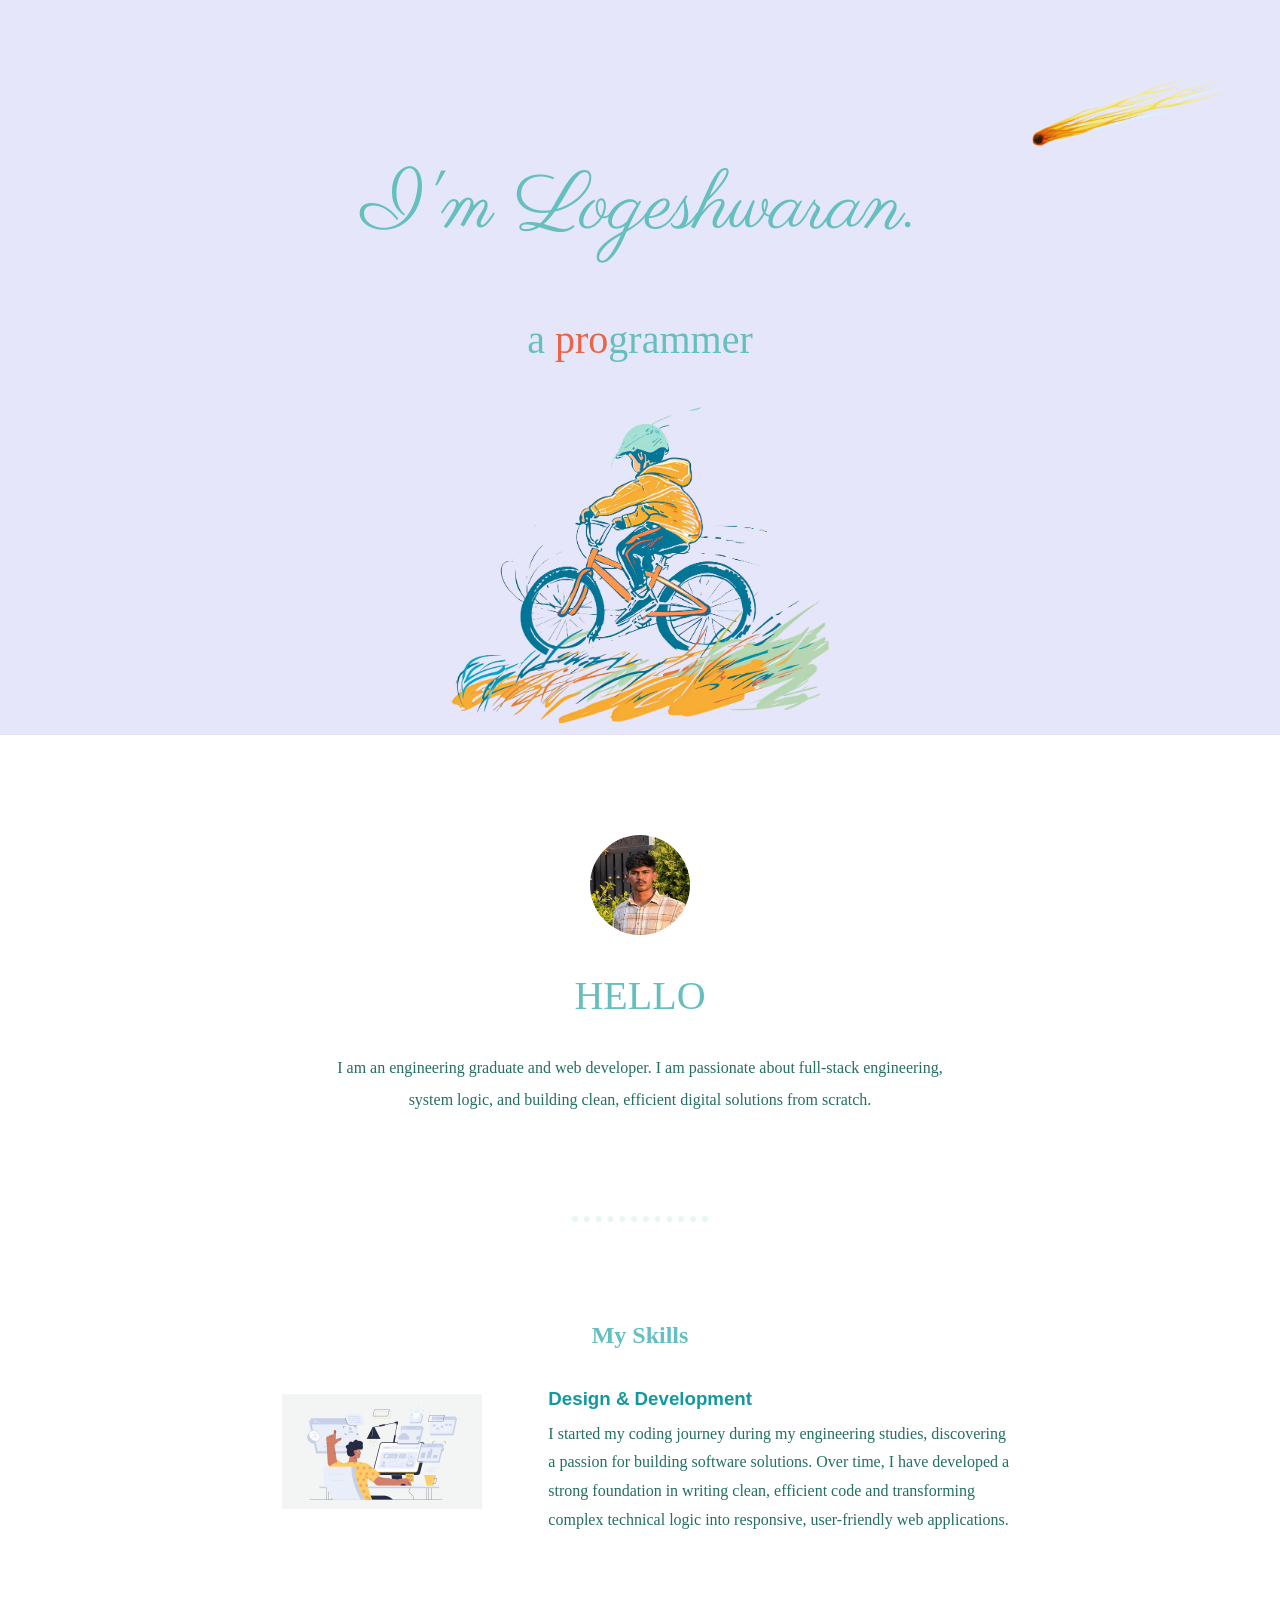
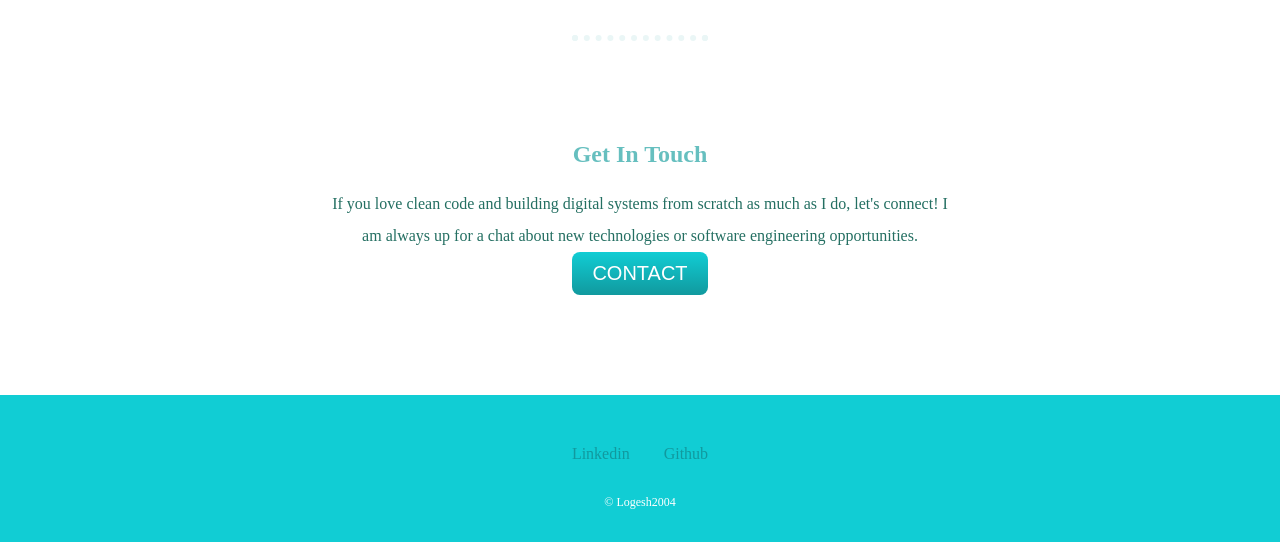
==== index.html @ d93ee2f9 "Initial commit of portfolio files" ====
<!DOCTYPE html>
<html lang="en">

<head>
    <meta charset="UTF-8">
    <meta name="viewport" content="width=device-width, initial-scale=1.0">
    <title>Logesh</title>
    <link rel="stylesheet" href="style.css">
    <link rel="preconnect" href="https://fonts.googleapis.com">
    <link rel="preconnect" href="https://fonts.gstatic.com" crossorigin>
    <link
        href="https://fonts.googleapis.com/css2?family=Bebas+Neue&family=Caveat:wght@400..700&family=Monsieur+La+Doulaise&family=Parisienne&display=swap"
        rel="stylesheet">
</head>

<body>

    <div class="Top-container">
        <img class="stars" src="./images/stars.png" alt="stars">
        <div class="title-text">
            <h1 class="header">I'm Logeshwaran.</h1>
            <h2 class="subheader">a <span class="pro">pro</span>grammer</h2>
        </div>
        <img class="bicycle" src="./images/bicycle.png" alt="bicycle">
    </div>

    <div class="mid-container">
        <img class="logesh" src="./images/logesh.jpeg" alt="logesh">
        <div>
            <h2 class="hello">HELLO</h2>
            <p class="intro">
                I am an engineering graduate and web developer. I am passionate about full-stack engineering, system
                logic, and building
                clean, efficient digital solutions from scratch.
            </p>
        </div>

        <hr />

        <div>
            <h2 class="skill">My Skills</h2>
            <div class="parent">
                <div class="skill-img">
                    <img src="./images/skills.gif" alt="skills-gif">
                </div>
                <div class="coding">
                    <h3>Design & Development</h3>
                    <p>
                        I started my coding journey during my engineering studies, discovering a passion for building
                        software solutions.
                        Over time, I have developed a strong foundation in writing clean, efficient code and
                        transforming complex technical
                        logic into responsive, user-friendly web applications.
                    </p>
                </div>
            </div>
            <hr />
        </div>
        <div class="contact">
            <h2 class="get">Get In Touch</h2>
            <p>
                If you love clean code and building digital systems from scratch as much as I do, let's connect! I am
                always
                up for
                a chat about new technologies or software engineering opportunities.
            </p>
            <a class="btn" href="./detailes/contact.html">CONTACT</a>
        </div>
    </div>






    <div class="bottom-container">
        <a class="link" href="https://www.linkedin.com/in/logesh-waran-s">Linkedin</a>
        <a class="link" href="https://github.com/logesh805608-wq">Github</a>
        <p class="copy-rights">© Logesh2004</p>
    </div>
</body>

</html>
---- style.css ----
body {
  padding: 0;
  margin: 0;
  text-align: center;
  font-family: "Merriweather", serif;
  color: #246f62;
  overflow-x: hidden;
}

.Top-container {
  background-color: lavender;
  position: relative;
  padding-top: 100px;
}

.title-text {
  color: #66bfbf;
}

.header {
  font-family: "Parisienne", cursive;
  font-weight: normal;
  font-style: normal;
  font-size: 5rem;
}

.subheader {
  font-family: "Cormorant Garamond", serif;
  font-size: 2.5rem;
  font-weight: 300;
  font-style: normal;
}

.pro {
  color: rgba(235, 69, 28, 0.811);
}

.stars {
  position: absolute;
  top: 10px;
  right: 50px;
  width: 200px;
}

.bicycle {
  display: block;
  margin: 0 auto;
  width: 400px;
}

.mid-container {
  padding: 100px 20px;
}

.logesh {
  width: 100px;
  height: 100px;
  border-radius: 100%;
}

.hello {
  color: #66bfbf;
  font-family: "Cormorant Garamond", serif;
  font-size: 2.5rem;
  font-weight: 300;
  font-style: normal;
}

.intro {
  width: 50%;
  margin: auto;
  line-height: 2;
}

hr {
  border: dotted #eaf6f6 6px;
  border-bottom: none;
  width: 10%;
  margin: 100px auto;
}

.parent {
  display: grid;
  grid-template-columns: 1fr 2fr;
  max-width: 750px;
  margin: 0 auto;
  gap: 50px;
  align-items: center;
}

.skill {
  color: #66bfbf;
}

.coding {
  text-align: left;
}

h3 {
  color: #11999e;
}

.coding h3 {
  font-family: "Montserrat", sans-serif;
  color: #11999e;
  margin-bottom: 10px;
}

.coding p {
  line-height: 1.8;
  margin: 0;
}

.skill-img img {
  width: 100%;
  max-width: 200px;
  height: auto;
  display: block;
  margin: 0 auto;
}

.get {
  color: #66bfbf;
}

.contact p {
  width: 50%;
  margin: auto;
  line-height: 2;
}

.btn {
  background-image: linear-gradient(to bottom, #11cdd4, #11999e);
  color: #ffffff;
  font-family: "Montserrat", sans-serif;
  font-size: 20px;
  text-decoration: none;
  display: inline-block;
  padding: 10px 20px;
  border-radius: 8px;
  transition: background-image 0.2s ease-in-out;
}

.btn:hover {
  background-image: linear-gradient(to bottom, #30e3cb, #2bc4ad);
}

.bottom-container {
  background-color: #11cdd4;
  padding: 50px 0px 20px;
}

.link {
  color: #11999e;
  text-decoration: none;
  display: inline-block;
  margin: 0 15px;
}

.link:hover {
  color: #eaf6f6;
}
.copy-rights {
  color: #ffffff;
  padding: 20px 0 0 0;
  font-size: 0.75rem;
}
@media (max-width: 768px) {
  .header {
    font-size: 2.8rem;
    word-wrap: break-word;
    padding: 0 10px;
  }

  .subheader {
    font-size: 1.8rem;
  }

  .stars {
    max-width: 120px;
    right: 20px;
  }

  .bicycle {
    display: block;
    margin: 0 auto;
    width: 100%;
    max-width: 400px;
    height: auto;
  }

  .parent {
    grid-template-columns: 1fr;
    gap: 30px;
    text-align: center;
  }

  .coding {
    text-align: center;
  }

  .contact {
    text-align: center;

    .intro,
    .contact p {
      width: 85%;
    }
  }
}
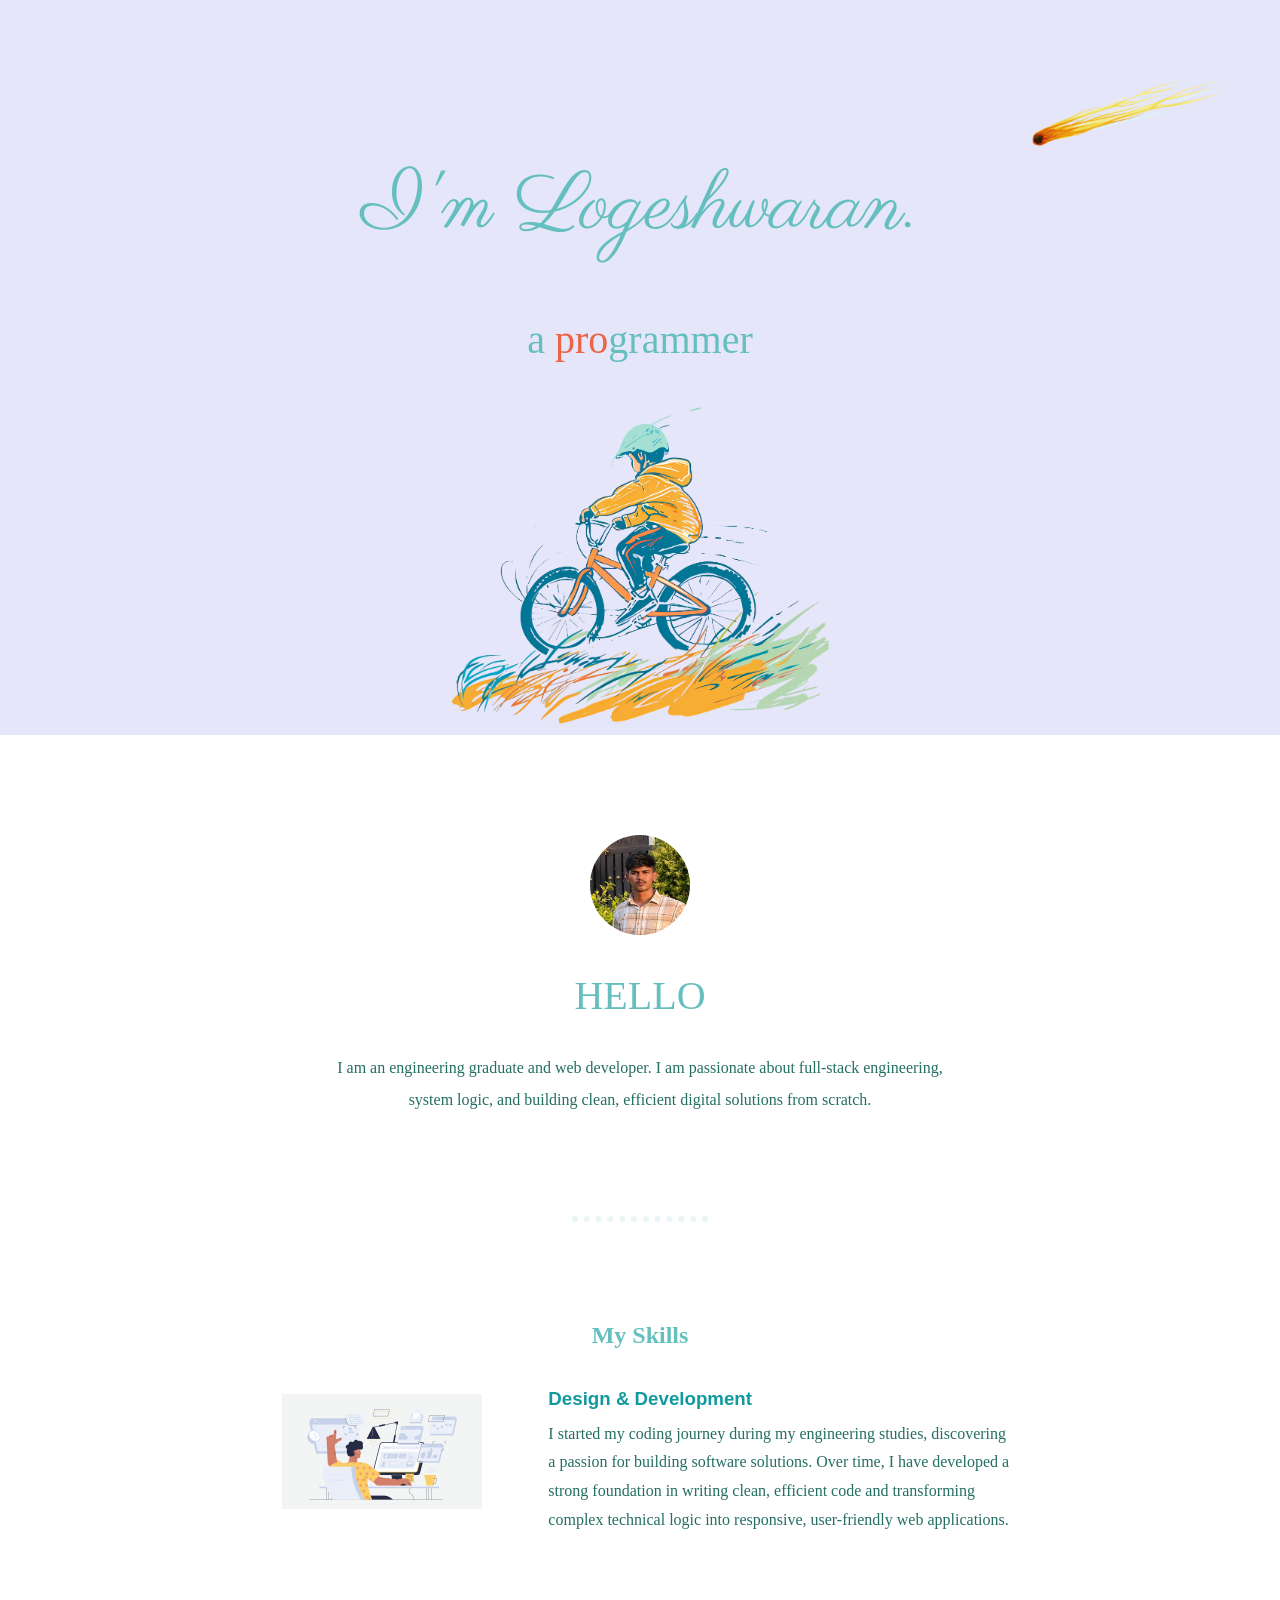
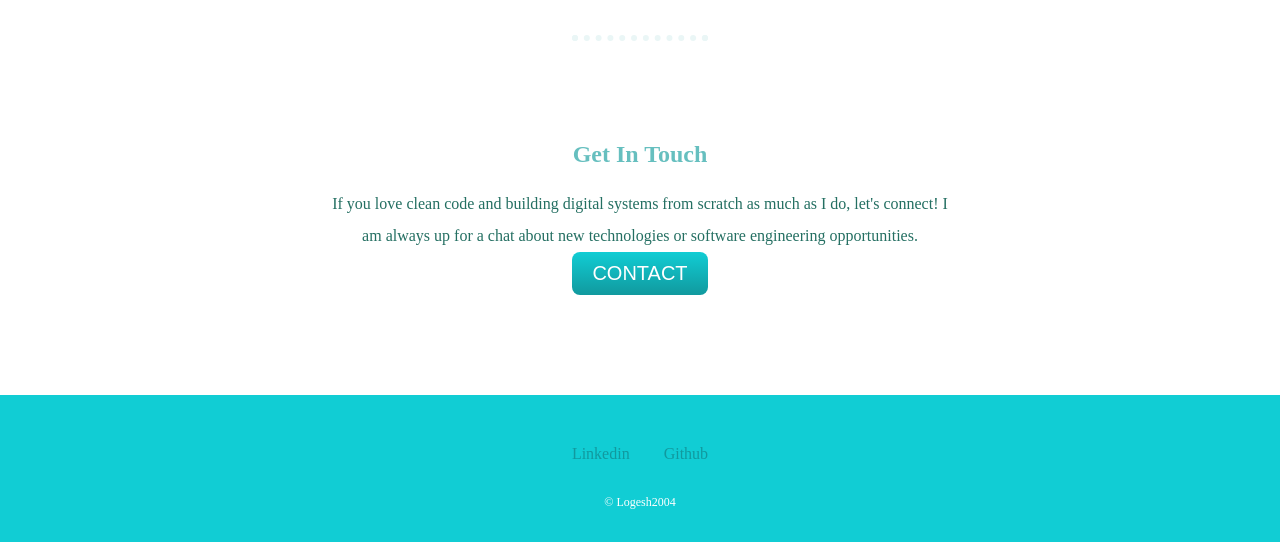
==== commit fe691ae8: "fix" ====
--- a/index.html
+++ b/index.html
@@ -60,18 +60,11 @@
             <h2 class="get">Get In Touch</h2>
             <p>
                 If you love clean code and building digital systems from scratch as much as I do, let's connect! I am
-                always
-                up for
-                a chat about new technologies or software engineering opportunities.
+                always up for a chat about new technologies or software engineering opportunities.
             </p>
             <a class="btn" href="./detailes/contact.html">CONTACT</a>
         </div>
     </div>
-
-
-
-
-
 
     <div class="bottom-container">
         <a class="link" href="https://www.linkedin.com/in/logesh-waran-s">Linkedin</a>
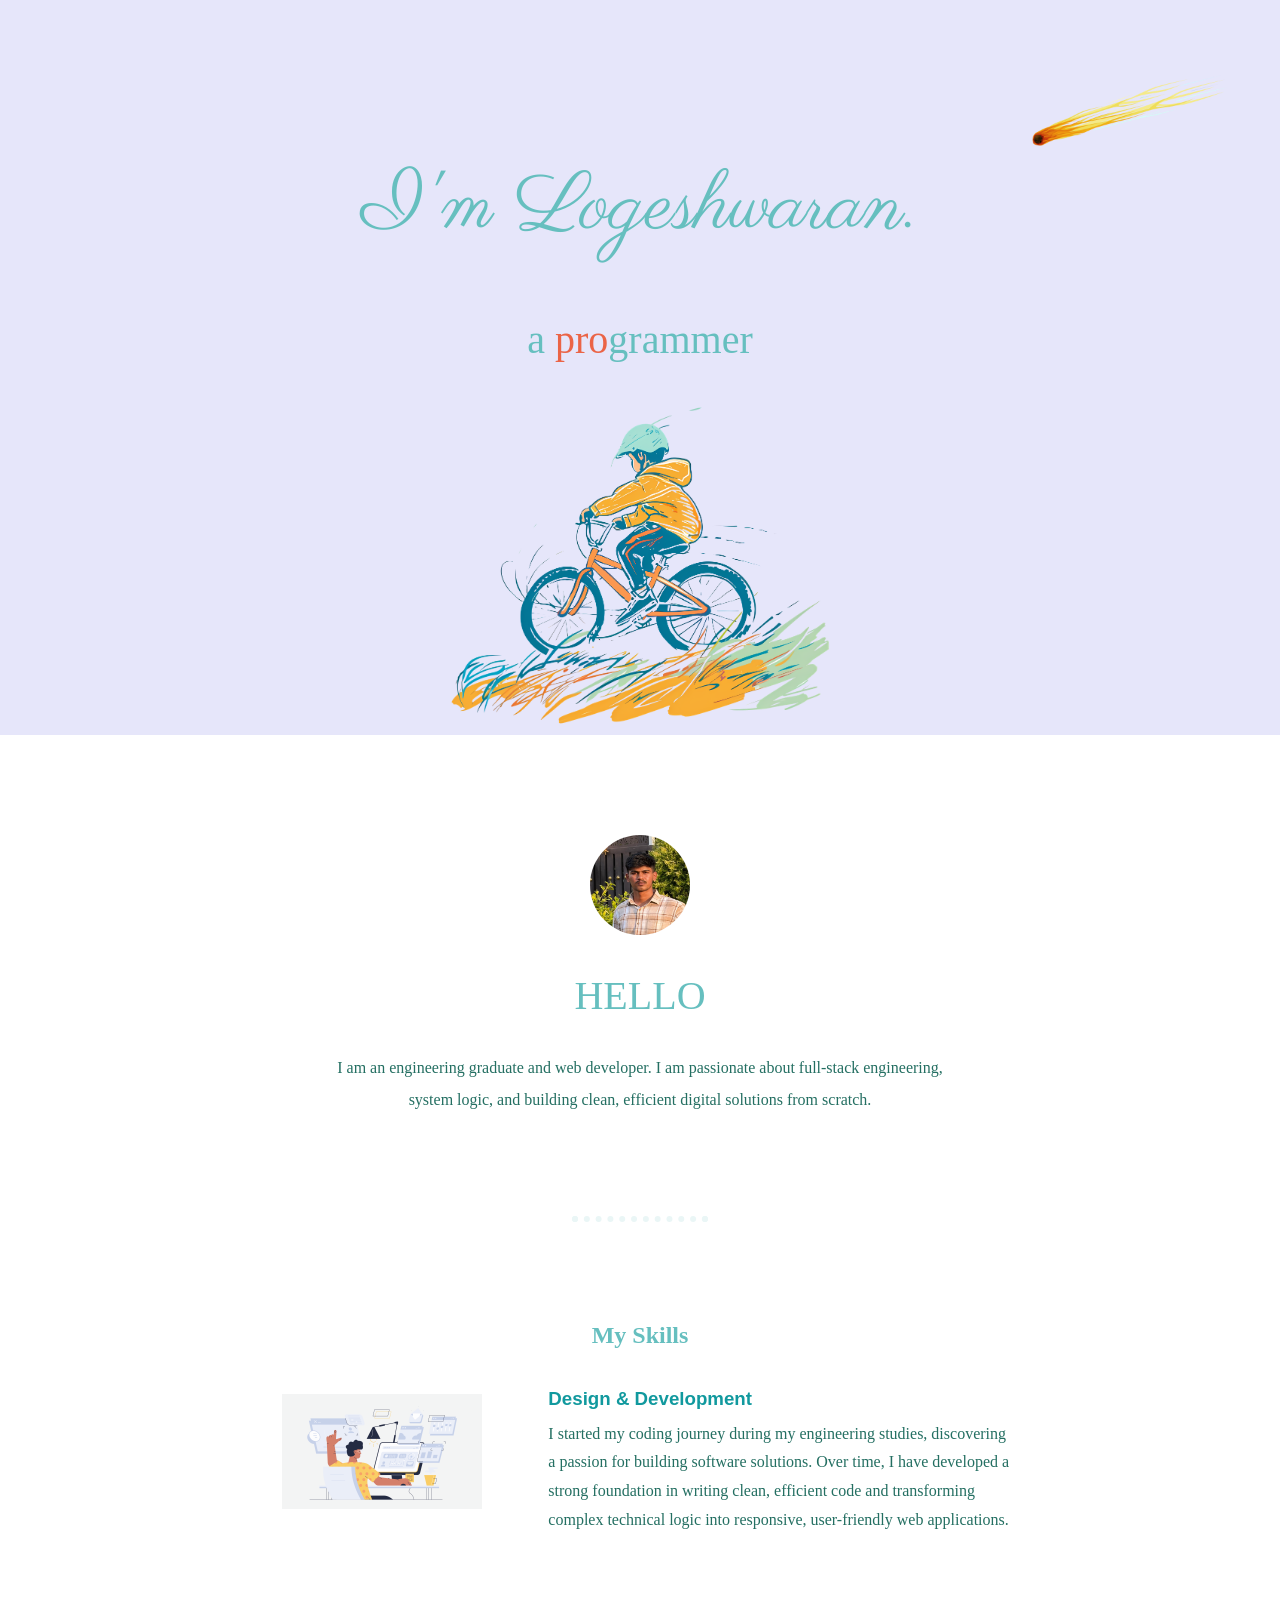
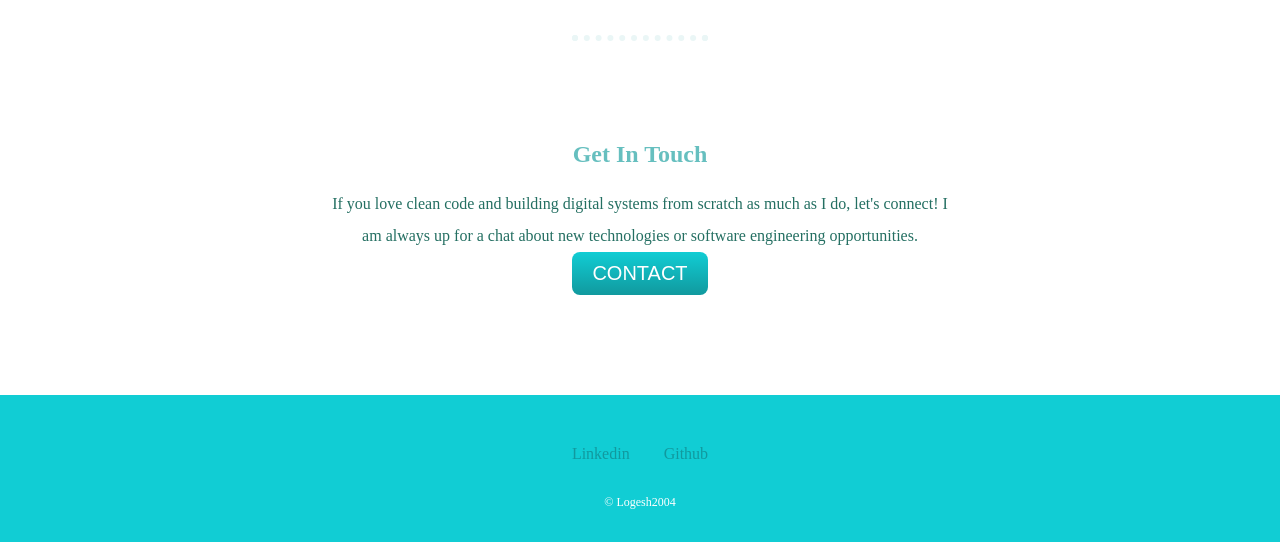
==== commit 04df2510: "fix:alingment the paragarph" ====
--- a/index.html
+++ b/index.html
@@ -30,8 +30,7 @@
             <h2 class="hello">HELLO</h2>
             <p class="intro">
                 I am an engineering graduate and web developer. I am passionate about full-stack engineering, system
-                logic, and building
-                clean, efficient digital solutions from scratch.
+                logic, and building clean, efficient digital solutions from scratch.
             </p>
         </div>
 
@@ -47,10 +46,8 @@
                     <h3>Design & Development</h3>
                     <p>
                         I started my coding journey during my engineering studies, discovering a passion for building
-                        software solutions.
-                        Over time, I have developed a strong foundation in writing clean, efficient code and
-                        transforming complex technical
-                        logic into responsive, user-friendly web applications.
+                        software solutions. Over time, I have developed a strong foundation in writing clean, efficient 
+                        code and transforming complex technical logic into responsive, user-friendly web applications.
                     </p>
                 </div>
             </div>
